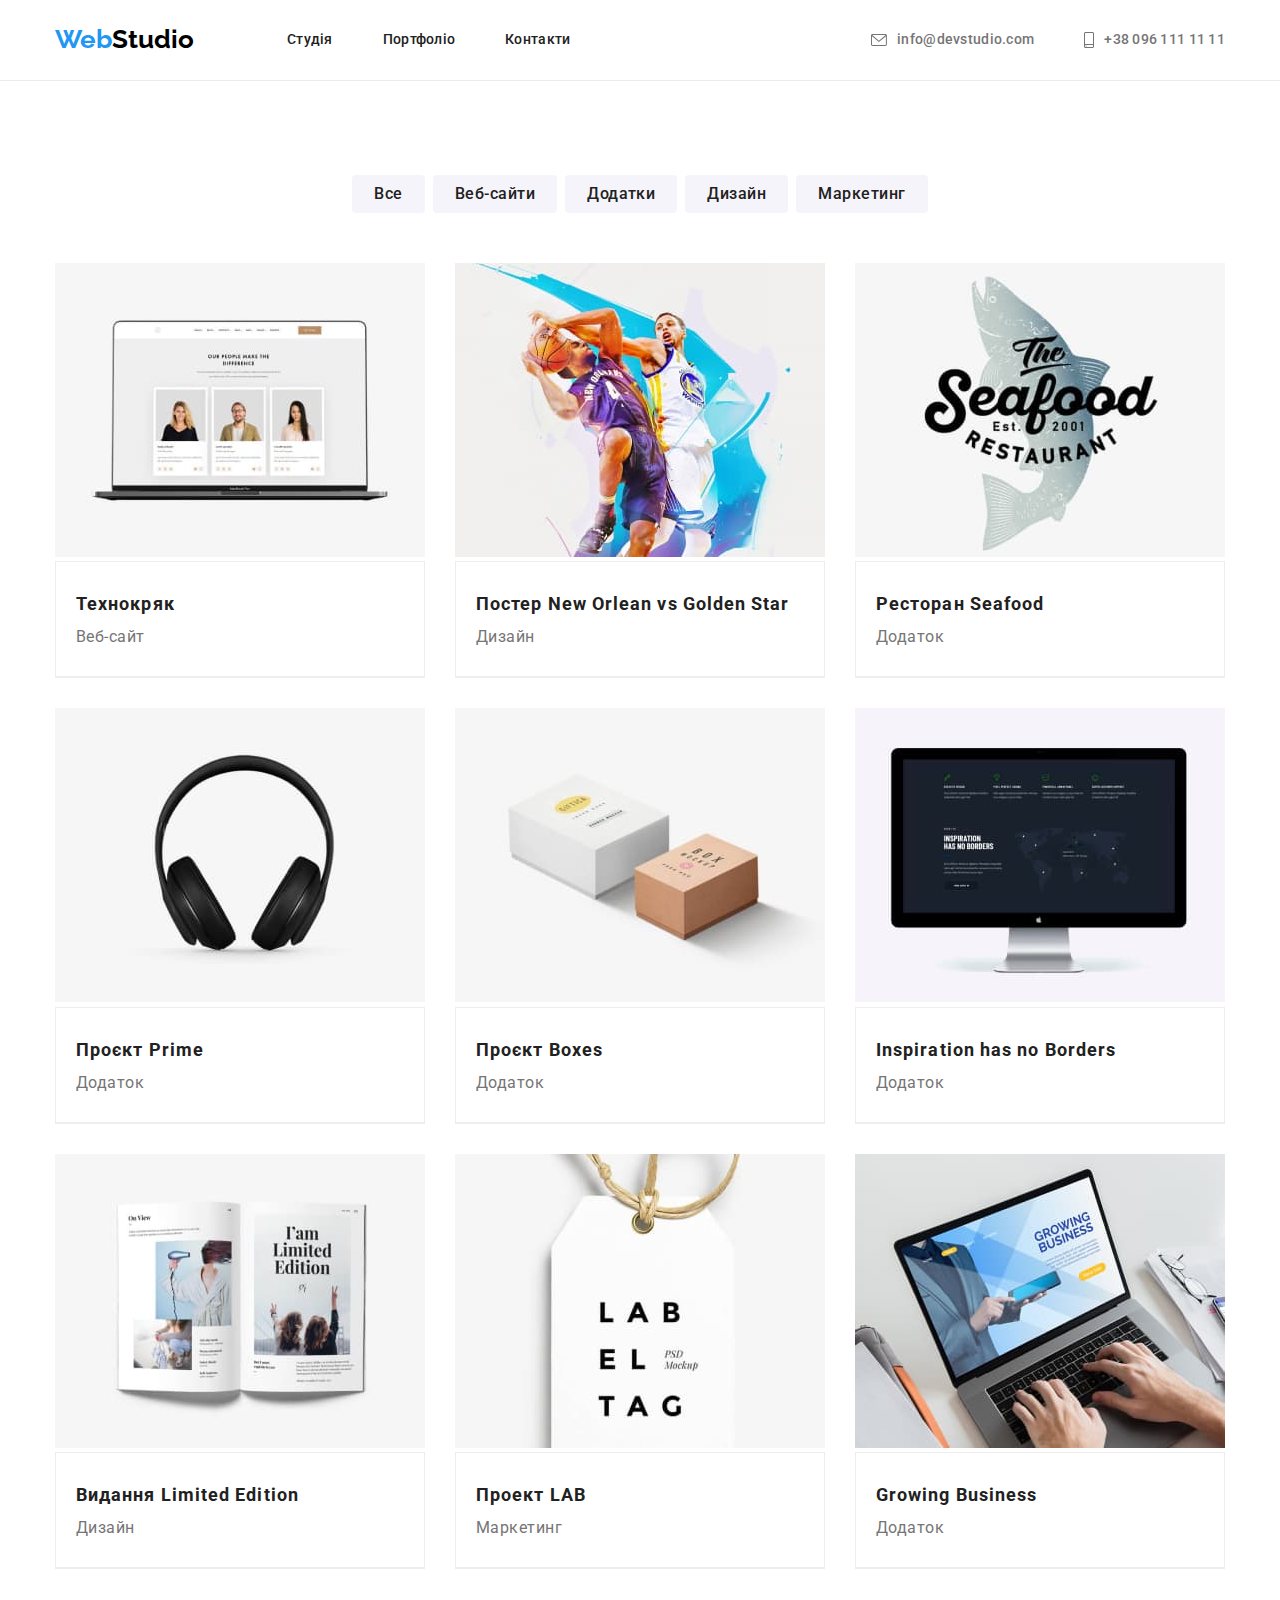
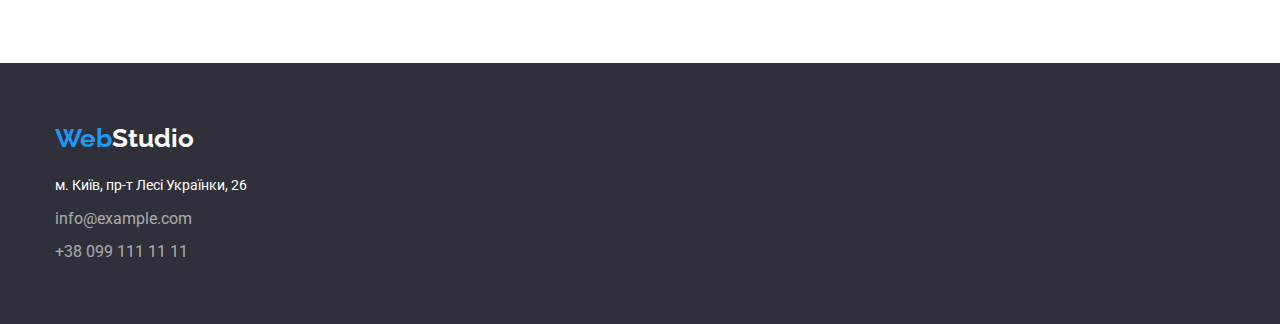
==== portfolio.html @ 051945f0 "Add files via upload" ====
<!DOCTYPE html>
<html lang="uk">
  <head>
    <meta charset="UTF-8" />
    <meta http-equiv="X-UA-Compatible" content="IE=edge" />
    <meta name="viewport" content="width=device-width, initial-scale=1.0" />
    <title>Document</title>
    <link
      rel="stylesheet"
      href="https://cdnjs.cloudflare.com/ajax/libs/modern-normalize/1.1.0/modern-normalize.min.css
      "
    />
    <link
      href="https://fonts.googleapis.com/css2?family=Raleway:wght@700&family=Roboto:wght@400;500;700;900&display=swap"
      rel="stylesheet"
    />
    <link rel="stylesheet" href="./css/styles.css" />
  </head>
  <body>
    <header class="head">
      <div class="container contacts-container">
        <nav class="navigation">
          <a href="./index.html" class="logo"
            ><span class="part-logo">Web</span>Studio</a
          >
          <ul class="links">
            <li>
              <a href="./studio.html" class="navigation-links">Студія</a>
            </li>
            <li>
              <a href="./portfolio.html" class="navigation-links">Портфоліо</a>
            </li>
            <li><a href="" class="navigation-links">Контакти</a></li>
          </ul>
        </nav>
        <ul class="links">
          <li>
            <a href="mailto:info@devstudio.com" class="adresses-links">
              <svg class="icon" width="16" height="12">
                <use href="./images/icons.svg#icon-envelope"></use>
              </svg>
              info@devstudio.com</a
            >
          </li>
          <li>
            <a href="tel:+380961111111" class="adresses-links">
              <svg class="icon" width="10" height="16">
                <use href="./images/icons.svg#icon-phone"></use>
              </svg>
              +38 096 111 11 11</a
            >
          </li>
        </ul>
      </div>
    </header>
    <main>
      <section class="buttons">
        <div class="container">
          <ul class="portfolio-links">
            <li><button type="button" class="button">Все</button></li>
            <li><button type="button" class="button">Веб-сайти</button></li>
            <li><button type="button" class="button">Додатки</button></li>
            <li><button type="button" class="button">Дизайн</button></li>
            <li><button type="button" class="button">Маркетинг</button></li>
          </ul>

          <ul class="works">
            <li class="projects">
              <img
                src="./images/portfolio/techno-crack.jpg"
                alt="techno-crack.jpg"
                width="370"
                height="294"
              />
              <div class="works-text">
                <h3 class="projects-title">Технокряк</h3>
                <p class="projects-text">Веб-сайт</p>
              </div>
            </li>
            <li class="projects">
              <img
                src="./images/portfolio/basketballists.jpg"
                alt="basketballists"
                width="370"
                height="294"
              />
              <div class="works-text">
                <h3 class="projects-title">Постер New Orlean vs Golden Star</h3>
                <p class="projects-text">Дизайн</p>
              </div>
            </li>
            <li class="projects">
              <img
                src="./images/portfolio/restraunt.jpg"
                alt="restraunt"
                width="370"
                height="294"
              />
              <div class="works-text">
                <h3 class="projects-title">Ресторан Seafood</h3>
                <p class="projects-text">Додаток</p>
              </div>
            </li>
            <li class="projects">
              <img
                src="./images/portfolio/headphones.jpg"
                alt="headphones"
                width="370"
                height="294"
              />
              <div class="works-text">
                <h3 class="projects-title">Проєкт Prime</h3>
                <p class="projects-text">Додаток</p>
              </div>
            </li>
            <li class="projects">
              <img
                src="images/portfolio/boxes.jpg"
                alt="boxes"
                width="370"
                height="294"
              />
              <div class="works-text">
                <h3 class="projects-title">Проєкт Boxes</h3>
                <p class="projects-text">Додаток</p>
              </div>
            </li>
            <li class="projects">
              <img
                src="./images/portfolio/monitor.jpg"
                alt="monitor"
                width="370"
                height="294"
              />
              <div class="works-text">
                <h3 class="projects-title">Inspiration has no Borders</h3>
                <p class="projects-text">Додаток</p>
              </div>
            </li>
            <li class="projects">
              <img
                src="./images/portfolio/journal.jpg"
                alt="journal"
                width="370"
                height="294"
              />
              <div class="works-text">
                <h3 class="projects-title">Видання Limited Edition</h3>
                <p class="projects-text">Дизайн</p>
              </div>
            </li>
            <li class="projects">
              <img
                src="./images/portfolio/label.jpg"
                alt="label"
                width="370"
                height="294"
              />
              <div class="works-text">
                <h3 class="projects-title">Проект LAB</h3>
                <p class="projects-text">Маркетинг</p>
              </div>
            </li>
            <li class="projects">
              <img
                src="./images/portfolio/laptop.jpg"
                alt="laptop"
                width="370"
                height="294"
              />
              <div class="works-text">
                <h3 class="projects-title">Growing Business</h3>
                <p class="projects-text">Додаток</p>
              </div>
            </li>
          </ul>
        </div>
      </section>
    </main>
    <footer class="footer">
      <div class="container">
        <a href="./index.html" class="footer-logo"
          ><span class="part-logo">Web</span
          ><span class="part-logo-two">Studio</span></a
        >
        <address>
          <span class="adress">м. Київ, пр-т Лесі Українки, 26</span>
          <ul class="bottom-links">
            <li>
              <a href="mailto:info@example.com" class="footer-links"
                >info@example.com</a
              >
            </li>
            <li>
              <a href="tel:+380991111111" class="footer-links"
                >+38 099 111 11 11</a
              >
            </li>
          </ul>
        </address>
      </div>
    </footer>
  </body>
</html>
---- css/styles.css ----
:root {
  --brand-color-one: #2196f3;
  --dark-background-color: #2f303a;
  --light-background-color: #ffffff;
  --main-text-color: #212121;
}

h1,
h2,
h3,
h4,
p {
  margin: 0%;
}

/* ГЛАВНАЯ */
/* main-style */
body {
  margin: 0%;
  font-family: Roboto, Raleway, sans-serif;
  color: var(--main-text-color);
}

.container {
  padding-left: 15px;
  padding-right: 15px;
  width: 1200px;
  margin: 0 auto;
}

/* Цвета верхней части страницы */
.head {
  margin: 0 auto;
  border-bottom: 1px solid #ececec;
  background-color: var(--light-background-color);
}

.contacts-container {
  display: flex;
  align-items: center;
}
/* logo */
.logo {
  margin-right: 93px;
  font-family: Raleway;
  font-weight: 700;
  font-size: 26px;
  line-height: 1.19;
  color: #000000;
  text-decoration: none;
}

/* part of logo */
.part-logo {
  color: var(--brand-color-one);
}

.part-logo-two {
  font-family: Raleway;
  font-weight: 700;
  font-size: 26px;
  line-height: 1.19;
  color: var(--light-background-color);
}

/* навигационные ссылки */
.navigation {
  display: flex;
  align-items: center;
  padding-top: 24px;
  padding-bottom: 25px;
}

.navigation > ul {
  margin-right: 331px;
}

.navigation > ul:last-child {
  margin-right: 0;
}

.links {
  display: flex;
  padding-left: 0;
  margin: 0%;
  margin-left: auto;
  list-style: none;
  align-items: center;
}

.links > li {
  margin-right: 50px;
}

.links > li:last-child {
  margin-right: 0;
}

.elements-links {
  display: block;
  align-items: center;
  color: #757575;
}
.navigation-links {
  font-weight: 500;
  font-size: 14px;
  line-height: 1.14;
  letter-spacing: 0.02em;
  text-decoration: none;
  color: var(--main-text-color);
}
/* ссылки с телефоном и почтой */
.adresses-links {
  font-weight: 500;
  font-size: 14px;
  line-height: 1.14;
  letter-spacing: 0.02em;
  color: #757575;
  text-decoration: none;
  display: flex;
  align-items: center;
}

/* Ссылки и адресы при наведении и нажатии*/
.links .navigation-links:hover,
.links .navigation-links:focus {
  color: var(--brand-color-one);
}

.adresses-links:hover,
.adresses-links:focus {
  color: var(--brand-color-one);
}

.links .adresses-links:active {
  color: var(--brand-color-one);
}

.icon {
  margin-right: 10px;
  fill: currentColor;
}

.adresses-links .icon:hover,
.adresses-links .icon:focus {
  fill: var(--brand-color-one);
}

/* Оформление секции "Герой" */
.hero {
  max-width: 1600px;
  min-height: 600px;
  padding-top: 200px;
  padding-bottom: 200px;
  text-align: center;
  background-image: linear-gradient(
      to right,
      rgba(47, 48, 58, 0.4),
      rgba(47, 48, 58, 0.4)
    ),
    url(/images/background-image.jpg);
  background-position: center;
  background-repeat: no-repeat;
  background-size: cover;
  background-color: var(--dark-background-color);
}

.hero > .container {
  padding-top: 0;
  padding-bottom: 0;
}

/* Текст заголовка */
.hero-title {
  margin-left: auto;
  margin-right: auto;
  width: 696px;
  font-style: normal;
  font-weight: 900;
  font-size: 44px;
  line-height: 1.36;
  letter-spacing: 0.06em;
  color: #ffffff;
}

/* Оформление кнопки героя */
.hero-button {
  margin-left: auto;
  margin-right: auto;
  margin-top: 30px;
  display: block;
  min-width: 200px;
  height: 50px;
  border-radius: 4px;
  cursor: pointer;
  font-family: 'Roboto';
  font-style: normal;
  font-weight: 700;
  font-size: 16px;
  line-height: 1.9;
  color: #ffffff;
  background-color: #2196f3;
}

/* Наши преимущества */
.benefits {
  padding-top: 94px;
}

.benefits-icon {
  margin-bottom: 30px;
}
.benefits-list {
  display: flex;
  margin: 0;
  justify-content: space-between;
  padding: 0;
  list-style: none;
}
.benefits-title {
  margin-bottom: 10px;
  font-style: normal;
  font-weight: 700;
  font-size: 14px;
  line-height: 1.14;
  letter-spacing: 0.03em;
  color: var(--main-text-color);
}

/* Описание преимуществ */
.benefits-paragraph {
  width: 270px;
  padding-left: 0;
  font-style: normal;
  font-size: 14px;
  line-height: 1.71;
  letter-spacing: 0.03em;
  color: #757575;
}
/* Чем мы занимаемся */
.do {
  padding-top: 94px;
  padding-bottom: 94px;
}

.do-title {
  text-align: center;
  font-style: normal;
  font-weight: 700;
  font-size: 36px;
  line-height: 1.17;
  letter-spacing: 0.03em;
  color: var(--main-text-color);
}

.do-list {
  margin-top: 50px;
  display: flex;
  justify-content: space-between;
  padding: 0;
  margin-bottom: 0;
  list-style: none;
}
.do-list > li:last-child {
  margin-right: 0;
}

.do > .container {
  padding-top: 0;
}
/* Наши сотрудники */

.team {
  padding-top: 94px;
  padding-bottom: 94px;
  background-color: #f5f4fa;
}
.team-title {
  text-align: center;
  font-style: normal;
  font-weight: 700;
  font-size: 36px;
  line-height: 1.17;
  letter-spacing: 0.03em;
  color: var(--main-text-color);
}

.team-list {
  display: flex;
  justify-content: space-between;
  list-style: none;
  margin-top: 50px;
  margin-bottom: 0;
  padding: 0;
  border-radius: 0px 0px 4px 4px;
}

.team-list > li {
  background-color: var(--light-background-color);
  border-radius: 0px 0px 4px 4px;
}

.team-list > li:last-child {
  margin-right: 0;
}

.team-worker {
  font-style: normal;
  font-weight: 500;
  font-size: 16px;
  line-height: 1.19;
  text-align: center;
  letter-spacing: 0.03em;
  color: var(--main-text-color);
}

.team-profession {
  padding-top: 10px;
  font-style: normal;
  font-size: 16px;
  line-height: 1.19;
  text-align: center;
  letter-spacing: 0.03em;
  color: #757575;
}
.empl {
  display: flex;
  flex-direction: column;
  align-items: center;
  padding-bottom: 30px;
}
.empl-name {
  padding-top: 30px;
  padding-bottom: 30px;
}

.works-text {
  border: 1px solid #eeeeee;
  padding: 24px 20px;
}

.empl .links {
  margin-left: 0;
}

li .fill {
  display: flex;
  align-items: center;
  justify-content: center;
  margin-right: 10px;
  width: 44px;
  height: 44px;
  border-radius: 50%;
  background-color: var(--light-background-color);
}

.fill .icon {
  fill: #757575;
  margin-right: 0;
  cursor: pointer;
}

.fill:hover,
.fill:focus,
.fill .icon:hover,
.fill .icon:focus {
  fill: var(--light-background-color);
  background-color: var(--brand-color-one);
}
/* Секция клиентов */
.clients {
  padding-bottom: 94px;
  padding-top: 94px;
}

.clients-title {
  text-align: center;
  font-style: 700;
  font-size: 36px;
  line-height: 1.17;
  margin-bottom: 50px;
}

.clients-list {
  min-width: 170;
  min-height: 92;
  border: 1px solid #afb1b8;
  border-radius: 4px;
  margin-right: 30px;
}
/* Адресы в футере */
.adress {
  color: #ffffff;
  font-style: normal;
  font-weight: 400;
  font-size: 14px;
  line-height: 1.71;
}

/* Оформление футера */
.footer {
  padding-top: 60px;
  padding-bottom: 60px;
  background-color: var(--dark-background-color);
}

.footer-logo {
  margin-bottom: 20px;
  display: inline-block;
  font-family: Raleway;
  font-weight: 700;
  font-size: 26px;
  line-height: 1.19;
  color: #000000;
  text-decoration: none;
}

.bottom-links {
  padding-left: 0;
  margin: 0%;
  list-style: none;
}

.bottom-links > li {
  margin-top: 9px;
}
/* Оформление цвета ссылок */
.footer-links {
  margin-top: 9px;
  font-style: normal;
  color: rgba(255, 255, 255, 0.6);
  text-decoration: none;
  line-height: 24px;
}

.footer-links:hover,
.footer-links:focus {
  color: #2196f3;
}

/* ПОРТФОЛИО */
/* Кнопки выбора типа портфолио */
.portfolio-links {
  padding-left: 0;
  margin-top: 0;
  margin-bottom: 0;
  display: flex;
  justify-content: center;
  list-style: none;
}

.portfolio-links > li {
  margin-right: 8px;
}

.portfolio-links > li:last-child {
  margin-right: 0;
}

.buttons {
  padding-top: 94px;
  padding-bottom: 94px;
}

.button {
  border-radius: 4px;
  border: 0;
  padding: 6px 22px;
  cursor: pointer;
  font-family: 'Roboto';
  background-color: #f5f4fa;
  font-style: normal;
  font-weight: 500;
  font-size: 16px;
  line-height: 1.62;
  text-align: center;
  letter-spacing: 0.03em;
  color: var(--main-text-color);
}

.button:hover,
.button:focus {
  color: #ffffff;
  background-color: #2196f3;
}

.works {
  display: flex;
  flex-wrap: wrap;
  justify-content: center;
  padding-left: 0;
  margin: 0%;
  margin-top: 50px;
  list-style: none;
}

.works > li {
  margin-right: 30px;
  margin-bottom: 30px;
}

.works > li:nth-child(3n) {
  margin-right: 0;
}

.works > li:nth-child(n + 7) {
  margin-bottom: 0;
}
.projects {
  border-bottom: 1px solid #eeeeee;
}

.projects:hover,
.projetts:focus {
  border-color: var(--brand-color-one);
}
.projects-title {
  font-style: normal;
  font-weight: 700;
  font-size: 18px;
  line-height: 2;
  letter-spacing: 0.06em;
  color: var(--main-text-color);
}

.projects-text {
  font-style: normal;
  font-size: 16px;
  line-height: 1.88;
  letter-spacing: 0.03em;
  color: #757575;
}

/*СТУДИЯ*/
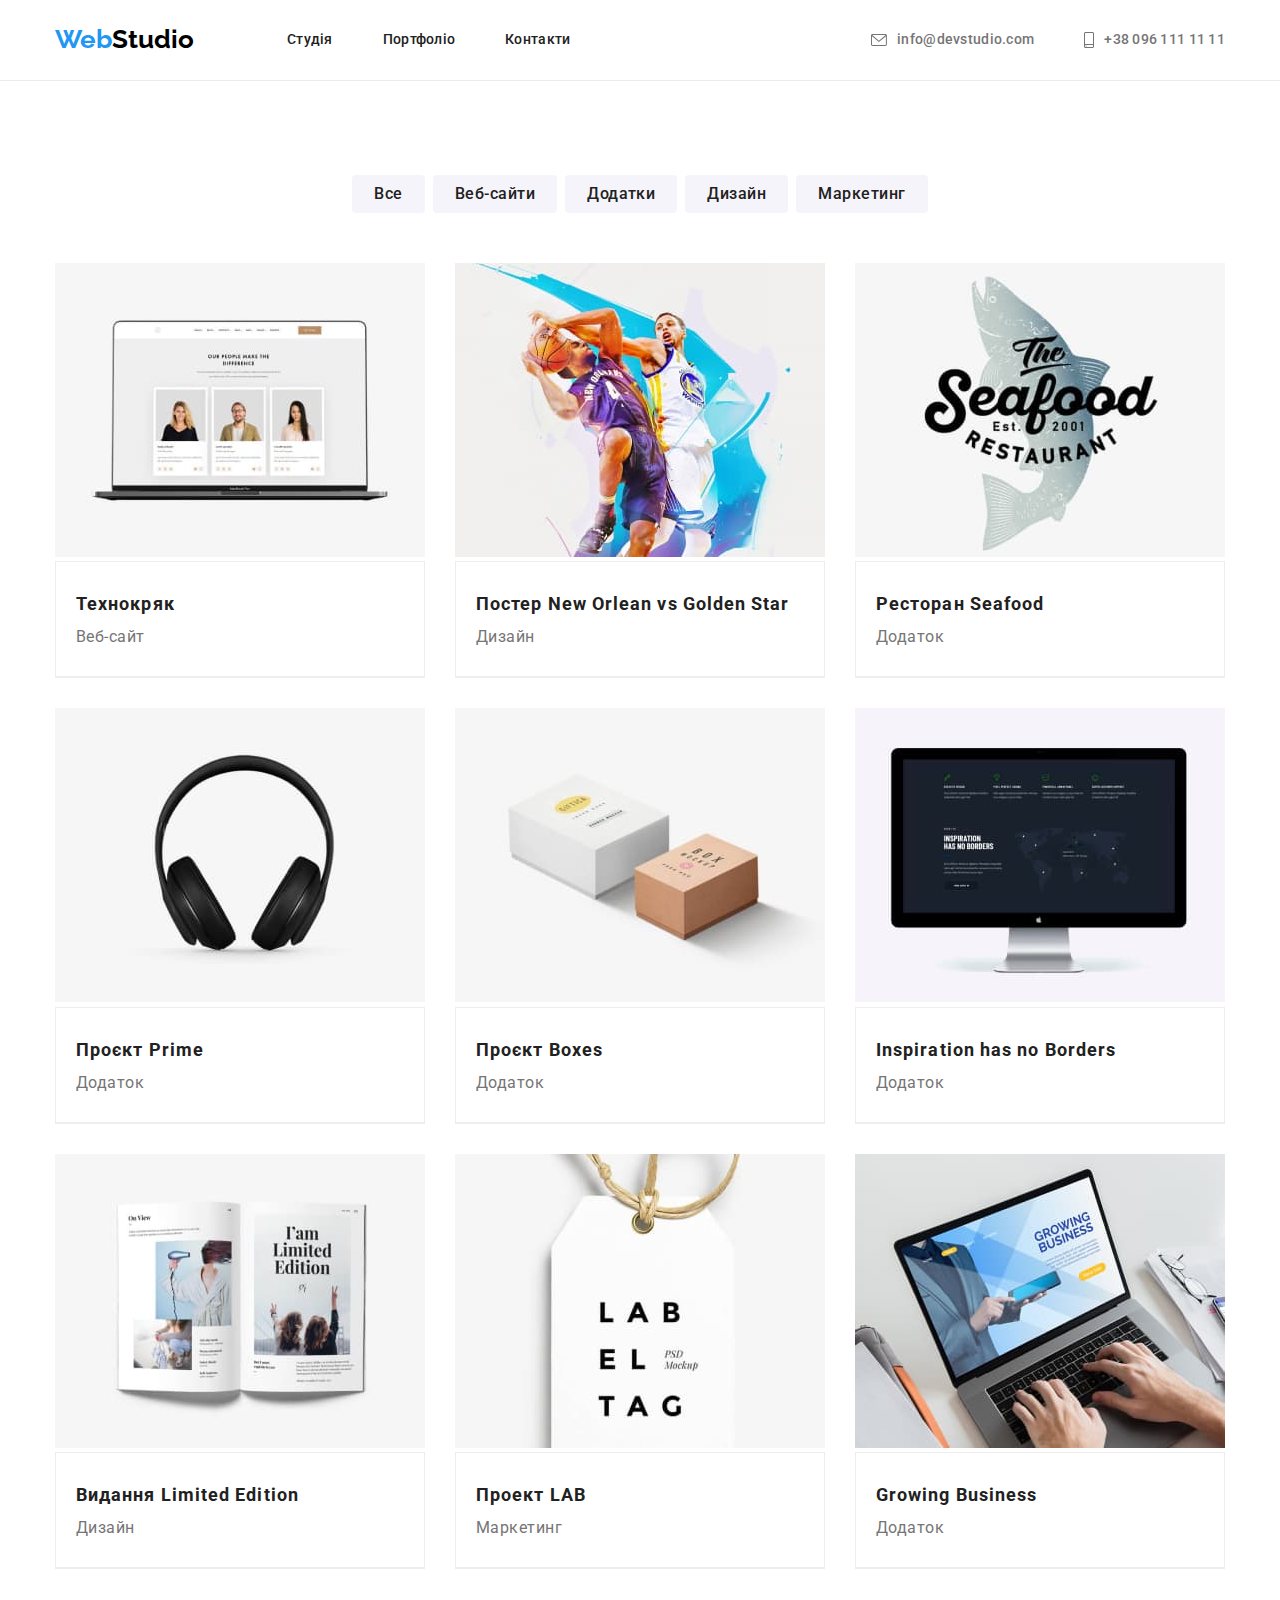
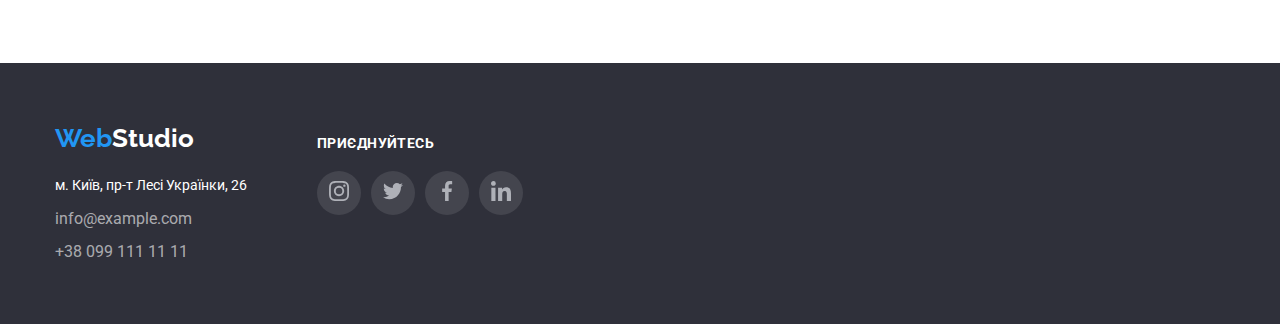
==== commit 778dd839: "Add files via upload" ====
--- a/portfolio.html
+++ b/portfolio.html
@@ -45,7 +45,7 @@
           <li>
             <a href="tel:+380961111111" class="adresses-links">
               <svg class="icon" width="10" height="16">
-                <use href="./images/icons.svg#icon-phone"></use>
+                <use href="./images/icons.svg#icon-smartphone"></use>
               </svg>
               +38 096 111 11 11</a
             >
@@ -179,25 +179,60 @@
     </main>
     <footer class="footer">
       <div class="container">
-        <a href="./index.html" class="footer-logo"
-          ><span class="part-logo">Web</span
-          ><span class="part-logo-two">Studio</span></a
-        >
-        <address>
-          <span class="adress">м. Київ, пр-т Лесі Українки, 26</span>
-          <ul class="bottom-links">
-            <li>
-              <a href="mailto:info@example.com" class="footer-links"
-                >info@example.com</a
-              >
-            </li>
-            <li>
-              <a href="tel:+380991111111" class="footer-links"
-                >+38 099 111 11 11</a
-              >
-            </li>
-          </ul>
-        </address>
+        <div>
+          <a href="./index.html" class="footer-logo"
+            ><span class="part-logo">Web</span
+            ><span class="part-logo-two">Studio</span></a
+          >
+          <address>
+            <span class="adress">м. Київ, пр-т Лесі Українки, 26</span>
+            <ul class="bottom-links">
+              <li>
+                <a href="mailto:info@example.com" class="footer-links"
+                  >info@example.com</a
+                >
+              </li>
+              <li>
+                <a href="tel:+380991111111" class="footer-links"
+                  >+38 099 111 11 11</a
+                >
+              </li>
+            </ul>
+          </address>
+        </div>
+        <div class="footer-adds">
+          <h3 class="footer-title">ПРИЄДНУЙТЕСЬ</h3>
+          <ul class="links">
+            <li class="fill">
+              <a href="" class="fill-iink">
+                <svg class="icon" width="20" height="20">
+                  <use href="./images/icons.svg#icon-instagram"></use>
+                </svg>
+              </a>
+            </li>
+            <li class="fill">
+              <a href="" class="fill-iink">
+                <svg class="icon" width="20" height="20">
+                  <use href="./images/icons.svg#icon-twitter"></use>
+                </svg>
+              </a>
+            </li>
+            <li class="fill">
+              <a href="" class="fill-iink">
+                <svg class="icon" width="20" height="20">
+                  <use href="./images/icons.svg#icon-facebook"></use>
+                </svg>
+              </a>
+            </li>
+            <li class="fill">
+              <a href="" class="fill-iink">
+                <svg class="icon" width="20" height="20">
+                  <use href="./images/icons.svg#icon-linkedin"></use>
+                </svg>
+              </a>
+            </li>
+          </ul>
+        </div>
       </div>
     </footer>
   </body>
--- a/css/styles.css
+++ b/css/styles.css
@@ -1,534 +1,647 @@
-:root {
-  --brand-color-one: #2196f3;
-  --dark-background-color: #2f303a;
-  --light-background-color: #ffffff;
-  --main-text-color: #212121;
-}
-
-h1,
-h2,
-h3,
-h4,
-p {
-  margin: 0%;
-}
-
-/* ГЛАВНАЯ */
-/* main-style */
-body {
-  margin: 0%;
-  font-family: Roboto, Raleway, sans-serif;
-  color: var(--main-text-color);
-}
-
-.container {
-  padding-left: 15px;
-  padding-right: 15px;
-  width: 1200px;
-  margin: 0 auto;
-}
-
-/* Цвета верхней части страницы */
-.head {
-  margin: 0 auto;
-  border-bottom: 1px solid #ececec;
-  background-color: var(--light-background-color);
-}
-
-.contacts-container {
-  display: flex;
-  align-items: center;
-}
-/* logo */
-.logo {
-  margin-right: 93px;
-  font-family: Raleway;
-  font-weight: 700;
-  font-size: 26px;
-  line-height: 1.19;
-  color: #000000;
-  text-decoration: none;
-}
-
-/* part of logo */
-.part-logo {
-  color: var(--brand-color-one);
-}
-
-.part-logo-two {
-  font-family: Raleway;
-  font-weight: 700;
-  font-size: 26px;
-  line-height: 1.19;
-  color: var(--light-background-color);
-}
-
-/* навигационные ссылки */
-.navigation {
-  display: flex;
-  align-items: center;
-  padding-top: 24px;
-  padding-bottom: 25px;
-}
-
-.navigation > ul {
-  margin-right: 331px;
-}
-
-.navigation > ul:last-child {
-  margin-right: 0;
-}
-
-.links {
-  display: flex;
-  padding-left: 0;
-  margin: 0%;
-  margin-left: auto;
-  list-style: none;
-  align-items: center;
-}
-
-.links > li {
-  margin-right: 50px;
-}
-
-.links > li:last-child {
-  margin-right: 0;
-}
-
-.elements-links {
-  display: block;
-  align-items: center;
-  color: #757575;
-}
-.navigation-links {
-  font-weight: 500;
-  font-size: 14px;
-  line-height: 1.14;
-  letter-spacing: 0.02em;
-  text-decoration: none;
-  color: var(--main-text-color);
-}
-/* ссылки с телефоном и почтой */
-.adresses-links {
-  font-weight: 500;
-  font-size: 14px;
-  line-height: 1.14;
-  letter-spacing: 0.02em;
-  color: #757575;
-  text-decoration: none;
-  display: flex;
-  align-items: center;
-}
-
-/* Ссылки и адресы при наведении и нажатии*/
-.links .navigation-links:hover,
-.links .navigation-links:focus {
-  color: var(--brand-color-one);
-}
-
-.adresses-links:hover,
-.adresses-links:focus {
-  color: var(--brand-color-one);
-}
-
-.links .adresses-links:active {
-  color: var(--brand-color-one);
-}
-
-.icon {
-  margin-right: 10px;
-  fill: currentColor;
-}
-
-.adresses-links .icon:hover,
-.adresses-links .icon:focus {
-  fill: var(--brand-color-one);
-}
-
-/* Оформление секции "Герой" */
-.hero {
-  max-width: 1600px;
-  min-height: 600px;
-  padding-top: 200px;
-  padding-bottom: 200px;
-  text-align: center;
-  background-image: linear-gradient(
-      to right,
-      rgba(47, 48, 58, 0.4),
-      rgba(47, 48, 58, 0.4)
-    ),
-    url(/images/background-image.jpg);
-  background-position: center;
-  background-repeat: no-repeat;
-  background-size: cover;
-  background-color: var(--dark-background-color);
-}
-
-.hero > .container {
-  padding-top: 0;
-  padding-bottom: 0;
-}
-
-/* Текст заголовка */
-.hero-title {
-  margin-left: auto;
-  margin-right: auto;
-  width: 696px;
-  font-style: normal;
-  font-weight: 900;
-  font-size: 44px;
-  line-height: 1.36;
-  letter-spacing: 0.06em;
-  color: #ffffff;
-}
-
-/* Оформление кнопки героя */
-.hero-button {
-  margin-left: auto;
-  margin-right: auto;
-  margin-top: 30px;
-  display: block;
-  min-width: 200px;
-  height: 50px;
-  border-radius: 4px;
-  cursor: pointer;
-  font-family: 'Roboto';
-  font-style: normal;
-  font-weight: 700;
-  font-size: 16px;
-  line-height: 1.9;
-  color: #ffffff;
-  background-color: #2196f3;
-}
-
-/* Наши преимущества */
-.benefits {
-  padding-top: 94px;
-}
-
-.benefits-icon {
-  margin-bottom: 30px;
-}
-.benefits-list {
-  display: flex;
-  margin: 0;
-  justify-content: space-between;
-  padding: 0;
-  list-style: none;
-}
-.benefits-title {
-  margin-bottom: 10px;
-  font-style: normal;
-  font-weight: 700;
-  font-size: 14px;
-  line-height: 1.14;
-  letter-spacing: 0.03em;
-  color: var(--main-text-color);
-}
-
-/* Описание преимуществ */
-.benefits-paragraph {
-  width: 270px;
-  padding-left: 0;
-  font-style: normal;
-  font-size: 14px;
-  line-height: 1.71;
-  letter-spacing: 0.03em;
-  color: #757575;
-}
-/* Чем мы занимаемся */
-.do {
-  padding-top: 94px;
-  padding-bottom: 94px;
-}
-
-.do-title {
-  text-align: center;
-  font-style: normal;
-  font-weight: 700;
-  font-size: 36px;
-  line-height: 1.17;
-  letter-spacing: 0.03em;
-  color: var(--main-text-color);
-}
-
-.do-list {
-  margin-top: 50px;
-  display: flex;
-  justify-content: space-between;
-  padding: 0;
-  margin-bottom: 0;
-  list-style: none;
-}
-.do-list > li:last-child {
-  margin-right: 0;
-}
-
-.do > .container {
-  padding-top: 0;
-}
-/* Наши сотрудники */
-
-.team {
-  padding-top: 94px;
-  padding-bottom: 94px;
-  background-color: #f5f4fa;
-}
-.team-title {
-  text-align: center;
-  font-style: normal;
-  font-weight: 700;
-  font-size: 36px;
-  line-height: 1.17;
-  letter-spacing: 0.03em;
-  color: var(--main-text-color);
-}
-
-.team-list {
-  display: flex;
-  justify-content: space-between;
-  list-style: none;
-  margin-top: 50px;
-  margin-bottom: 0;
-  padding: 0;
-  border-radius: 0px 0px 4px 4px;
-}
-
-.team-list > li {
-  background-color: var(--light-background-color);
-  border-radius: 0px 0px 4px 4px;
-}
-
-.team-list > li:last-child {
-  margin-right: 0;
-}
-
-.team-worker {
-  font-style: normal;
-  font-weight: 500;
-  font-size: 16px;
-  line-height: 1.19;
-  text-align: center;
-  letter-spacing: 0.03em;
-  color: var(--main-text-color);
-}
-
-.team-profession {
-  padding-top: 10px;
-  font-style: normal;
-  font-size: 16px;
-  line-height: 1.19;
-  text-align: center;
-  letter-spacing: 0.03em;
-  color: #757575;
-}
-.empl {
-  display: flex;
-  flex-direction: column;
-  align-items: center;
-  padding-bottom: 30px;
-}
-.empl-name {
-  padding-top: 30px;
-  padding-bottom: 30px;
-}
-
-.works-text {
-  border: 1px solid #eeeeee;
-  padding: 24px 20px;
-}
-
-.empl .links {
-  margin-left: 0;
-}
-
-li .fill {
-  display: flex;
-  align-items: center;
-  justify-content: center;
-  margin-right: 10px;
-  width: 44px;
-  height: 44px;
-  border-radius: 50%;
-  background-color: var(--light-background-color);
-}
-
-.fill .icon {
-  fill: #757575;
-  margin-right: 0;
-  cursor: pointer;
-}
-
-.fill:hover,
-.fill:focus,
-.fill .icon:hover,
-.fill .icon:focus {
-  fill: var(--light-background-color);
-  background-color: var(--brand-color-one);
-}
-/* Секция клиентов */
-.clients {
-  padding-bottom: 94px;
-  padding-top: 94px;
-}
-
-.clients-title {
-  text-align: center;
-  font-style: 700;
-  font-size: 36px;
-  line-height: 1.17;
-  margin-bottom: 50px;
-}
-
-.clients-list {
-  min-width: 170;
-  min-height: 92;
-  border: 1px solid #afb1b8;
-  border-radius: 4px;
-  margin-right: 30px;
-}
-/* Адресы в футере */
-.adress {
-  color: #ffffff;
-  font-style: normal;
-  font-weight: 400;
-  font-size: 14px;
-  line-height: 1.71;
-}
-
-/* Оформление футера */
-.footer {
-  padding-top: 60px;
-  padding-bottom: 60px;
-  background-color: var(--dark-background-color);
-}
-
-.footer-logo {
-  margin-bottom: 20px;
-  display: inline-block;
-  font-family: Raleway;
-  font-weight: 700;
-  font-size: 26px;
-  line-height: 1.19;
-  color: #000000;
-  text-decoration: none;
-}
-
-.bottom-links {
-  padding-left: 0;
-  margin: 0%;
-  list-style: none;
-}
-
-.bottom-links > li {
-  margin-top: 9px;
-}
-/* Оформление цвета ссылок */
-.footer-links {
-  margin-top: 9px;
-  font-style: normal;
-  color: rgba(255, 255, 255, 0.6);
-  text-decoration: none;
-  line-height: 24px;
-}
-
-.footer-links:hover,
-.footer-links:focus {
-  color: #2196f3;
-}
-
-/* ПОРТФОЛИО */
-/* Кнопки выбора типа портфолио */
-.portfolio-links {
-  padding-left: 0;
-  margin-top: 0;
-  margin-bottom: 0;
-  display: flex;
-  justify-content: center;
-  list-style: none;
-}
-
-.portfolio-links > li {
-  margin-right: 8px;
-}
-
-.portfolio-links > li:last-child {
-  margin-right: 0;
-}
-
-.buttons {
-  padding-top: 94px;
-  padding-bottom: 94px;
-}
-
-.button {
-  border-radius: 4px;
-  border: 0;
-  padding: 6px 22px;
-  cursor: pointer;
-  font-family: 'Roboto';
-  background-color: #f5f4fa;
-  font-style: normal;
-  font-weight: 500;
-  font-size: 16px;
-  line-height: 1.62;
-  text-align: center;
-  letter-spacing: 0.03em;
-  color: var(--main-text-color);
-}
-
-.button:hover,
-.button:focus {
-  color: #ffffff;
-  background-color: #2196f3;
-}
-
-.works {
-  display: flex;
-  flex-wrap: wrap;
-  justify-content: center;
-  padding-left: 0;
-  margin: 0%;
-  margin-top: 50px;
-  list-style: none;
-}
-
-.works > li {
-  margin-right: 30px;
-  margin-bottom: 30px;
-}
-
-.works > li:nth-child(3n) {
-  margin-right: 0;
-}
-
-.works > li:nth-child(n + 7) {
-  margin-bottom: 0;
-}
-.projects {
-  border-bottom: 1px solid #eeeeee;
-}
-
-.projects:hover,
-.projetts:focus {
-  border-color: var(--brand-color-one);
-}
-.projects-title {
-  font-style: normal;
-  font-weight: 700;
-  font-size: 18px;
-  line-height: 2;
-  letter-spacing: 0.06em;
-  color: var(--main-text-color);
-}
-
-.projects-text {
-  font-style: normal;
-  font-size: 16px;
-  line-height: 1.88;
-  letter-spacing: 0.03em;
-  color: #757575;
-}
-
-/*СТУДИЯ*/
+:root {
+  --brand-color-one: #2196f3;
+  --dark-background-color: #2f303a;
+  --light-background-color: #ffffff;
+  --main-text-color: #212121;
+}
+
+h1,
+h2,
+h3,
+h4,
+p {
+  margin: 0%;
+}
+
+/* ГЛАВНАЯ */
+/* main-style */
+body {
+  margin: 0%;
+  font-family: Roboto, Raleway, sans-serif;
+  color: var(--main-text-color);
+}
+
+.container {
+  padding-left: 15px;
+  padding-right: 15px;
+  width: 1200px;
+  margin: 0 auto;
+}
+
+/* Цвета верхней части страницы */
+.head {
+  margin: 0 auto;
+  border-bottom: 1px solid #ececec;
+  background-color: var(--light-background-color);
+}
+
+.contacts-container {
+  display: flex;
+  align-items: center;
+}
+/* logo */
+.logo {
+  margin-right: 93px;
+  font-family: Raleway;
+  font-weight: 700;
+  font-size: 26px;
+  line-height: 1.19;
+  color: #000000;
+  text-decoration: none;
+}
+
+/* part of logo */
+.part-logo {
+  color: var(--brand-color-one);
+}
+
+.part-logo-two {
+  font-family: Raleway;
+  font-weight: 700;
+  font-size: 26px;
+  line-height: 1.19;
+  color: var(--light-background-color);
+}
+
+/* навигационные ссылки */
+.navigation {
+  display: flex;
+  align-items: center;
+  padding-top: 24px;
+  padding-bottom: 25px;
+}
+
+.navigation > ul {
+  margin-right: 331px;
+}
+
+.navigation > ul:last-child {
+  margin-right: 0;
+}
+
+.links {
+  display: flex;
+  padding-left: 0;
+  margin: 0%;
+  margin-left: auto;
+  list-style: none;
+  align-items: center;
+}
+
+.links > li {
+  margin-right: 50px;
+}
+
+.links > li:last-child {
+  margin-right: 0;
+}
+
+.elements-links {
+  display: block;
+  align-items: center;
+  color: #757575;
+}
+.navigation-links {
+  font-weight: 500;
+  font-size: 14px;
+  line-height: 1.14;
+  letter-spacing: 0.02em;
+  text-decoration: none;
+  color: var(--main-text-color);
+}
+/* ссылки с телефоном и почтой */
+.adresses-links {
+  font-weight: 500;
+  font-size: 14px;
+  line-height: 1.14;
+  letter-spacing: 0.02em;
+  color: #757575;
+  text-decoration: none;
+  display: flex;
+  align-items: center;
+}
+
+/* Ссылки и адресы при наведении и нажатии*/
+.links .navigation-links:hover,
+.links .navigation-links:focus {
+  color: var(--brand-color-one);
+}
+
+.adresses-links:hover,
+.adresses-links:focus {
+  color: var(--brand-color-one);
+}
+
+.links .adresses-links:active {
+  color: var(--brand-color-one);
+}
+
+.icon {
+  margin-right: 10px;
+  fill: currentColor;
+}
+
+.adresses-links .icon:hover,
+.adresses-links .icon:focus {
+  fill: var(--brand-color-one);
+}
+
+/* Оформление секции "Герой" */
+.hero {
+  max-width: 1600px;
+  min-height: 600px;
+  padding-top: 200px;
+  padding-bottom: 200px;
+  text-align: center;
+  background-image: linear-gradient(
+      to right,
+      rgba(47, 48, 58, 0.4),
+      rgba(47, 48, 58, 0.4)
+    ),
+    url(../images/background-image.jpg);
+  background-position: center;
+  background-repeat: no-repeat;
+  background-size: cover;
+  background-color: var(--dark-background-color);
+}
+
+.hero > .container {
+  padding-top: 0;
+  padding-bottom: 0;
+}
+
+/* Текст заголовка */
+.hero-title {
+  margin-left: auto;
+  margin-right: auto;
+  width: 696px;
+  font-style: normal;
+  font-weight: 900;
+  font-size: 44px;
+  line-height: 1.36;
+  letter-spacing: 0.06em;
+  color: #ffffff;
+}
+
+/* Оформление кнопки героя */
+.hero-button {
+  margin-left: auto;
+  margin-right: auto;
+  margin-top: 30px;
+  display: block;
+  min-width: 200px;
+  height: 50px;
+  border-radius: 4px;
+  cursor: pointer;
+  font-family: 'Roboto';
+  font-style: normal;
+  font-weight: 700;
+  font-size: 16px;
+  line-height: 1.9;
+  color: #ffffff;
+  background-color: #2196f3;
+}
+
+/* Наши преимущества */
+.benefits {
+  padding-top: 94px;
+}
+
+.benefits-icon {
+  display: flex;
+  justify-content: center;
+  align-items: center;
+  margin-bottom: 30px;
+  width: 270px;
+  height: 120px;
+  fill: #212121;
+  background: #f5f4fa;
+  border-radius: 4px;
+}
+.benefits-list {
+  display: flex;
+  margin: 0;
+  justify-content: space-between;
+  padding: 0;
+  list-style: none;
+}
+.benefits-title {
+  margin-bottom: 10px;
+  font-style: normal;
+  font-weight: 700;
+  font-size: 14px;
+  line-height: 1.14;
+  letter-spacing: 0.03em;
+  color: var(--main-text-color);
+}
+
+/* Описание преимуществ */
+.benefits-paragraph {
+  width: 270px;
+  padding-left: 0;
+  font-style: normal;
+  font-size: 14px;
+  line-height: 1.71;
+  letter-spacing: 0.03em;
+  color: #757575;
+}
+/* Чем мы занимаемся */
+.do {
+  padding-top: 94px;
+  padding-bottom: 94px;
+}
+
+.do-title {
+  text-align: center;
+  font-style: normal;
+  font-weight: 700;
+  font-size: 36px;
+  line-height: 1.17;
+  letter-spacing: 0.03em;
+  color: var(--main-text-color);
+}
+
+.do-list {
+  margin-top: 50px;
+  display: flex;
+  justify-content: space-between;
+  padding: 0;
+  margin-bottom: 0;
+  list-style: none;
+}
+.do-list > li:last-child {
+  margin-right: 0;
+}
+
+.do > .container {
+  padding-top: 0;
+}
+/* Наши сотрудники */
+
+.team {
+  padding-top: 94px;
+  padding-bottom: 94px;
+  background-color: #f5f4fa;
+}
+.team-title {
+  text-align: center;
+  font-style: normal;
+  font-weight: 700;
+  font-size: 36px;
+  line-height: 1.17;
+  letter-spacing: 0.03em;
+  color: var(--main-text-color);
+}
+
+.team-list {
+  display: flex;
+  justify-content: space-between;
+  list-style: none;
+  margin-top: 50px;
+  margin-bottom: 0;
+  padding: 0;
+  border-radius: 0px 0px 4px 4px;
+}
+
+.team-list > li {
+  background-color: var(--light-background-color);
+  border-radius: 0px 0px 4px 4px;
+}
+
+.team-list > li:last-child {
+  margin-right: 0;
+}
+
+.team-worker {
+  font-style: normal;
+  font-weight: 500;
+  font-size: 16px;
+  line-height: 1.19;
+  text-align: center;
+  letter-spacing: 0.03em;
+  color: var(--main-text-color);
+}
+
+.team-profession {
+  padding-top: 10px;
+  font-style: normal;
+  font-size: 16px;
+  line-height: 1.19;
+  text-align: center;
+  letter-spacing: 0.03em;
+  color: #757575;
+}
+.empl {
+  display: flex;
+  flex-direction: column;
+  align-items: center;
+  padding-bottom: 30px;
+  box-shadow: 0px 1px 3px rgba(0, 0, 0, 0.12), 0px 1px 1px rgba(0, 0, 0, 0.14),
+    0px 2px 1px rgba(0, 0, 0, 0.2);
+  border-radius: 0px 0px 4px 4px;
+}
+.empl-name {
+  padding-top: 30px;
+  padding-bottom: 30px;
+}
+
+.works-text {
+  border: 1px solid #eeeeee;
+  padding: 24px 20px;
+}
+
+.empl .links {
+  margin-left: 0;
+}
+
+li .fill {
+  display: flex;
+  align-items: center;
+  justify-content: center;
+  margin-right: 10px;
+  width: 44px;
+  height: 44px;
+  border-radius: 50%;
+  background-color: var(--light-background-color);
+}
+
+.fill .icon {
+  fill: #afb1b8;
+  margin-right: 0;
+  cursor: pointer;
+}
+
+.fill-link {
+  display: flex;
+  align-items: center;
+  justify-content: center;
+  margin-right: 0px;
+  width: 100%;
+  height: 100%;
+  border-radius: 50%;
+  background-color: var(--light-background-color);
+  fill: #afb1b8;
+}
+
+.fill-link:hover,
+.fill-link:focus,
+.fill .icon:hover,
+.fill .icon:focus {
+  fill: var(--light-background-color);
+  background-color: var(--brand-color-one);
+}
+/* Секция клиентов */
+.clients {
+  padding-bottom: 94px;
+  padding-top: 94px;
+}
+
+.clients-title {
+  text-align: center;
+  font-style: 700;
+  font-size: 36px;
+  line-height: 1.17;
+  margin-bottom: 50px;
+}
+
+.clients-list {
+  width: 170px;
+  height: 92px;
+  border: 1px solid #afb1b8;
+  border-radius: 4px;
+  margin-right: 30px;
+}
+
+.clients-link {
+  width: 100%;
+  height: 100%;
+  display: flex;
+  justify-content: center;
+  align-items: center;
+  color: #afb1b8;
+}
+
+.clients-link > .icon {
+  fill: currentColor;
+}
+
+.clients-link:hover,
+.clients-list:focus {
+  color: var(--brand-color-one);
+  border: 1px solid var(--brand-color-one);
+}
+.links .clients-list:hover,
+.links .clients-list:focus {
+  fill: var(--brand-color-one);
+}
+/* Адресы в футере */
+.adress {
+  color: #ffffff;
+  font-style: normal;
+  font-weight: 400;
+  font-size: 14px;
+  line-height: 1.71;
+}
+
+/* Оформление футера */
+.footer {
+  padding-top: 60px;
+  padding-bottom: 60px;
+  background-color: var(--dark-background-color);
+}
+
+.footer-logo {
+  margin-bottom: 20px;
+  display: inline-block;
+  font-family: Raleway;
+  font-weight: 700;
+  font-size: 26px;
+  line-height: 1.19;
+  color: #000000;
+  text-decoration: none;
+}
+
+.bottom-links {
+  padding-left: 0;
+  margin: 0%;
+  list-style: none;
+}
+
+.bottom-links > li {
+  margin-top: 9px;
+}
+/* Оформление цвета ссылок */
+.footer-links {
+  margin-top: 9px;
+  font-style: normal;
+  color: rgba(255, 255, 255, 0.6);
+  text-decoration: none;
+  line-height: 24px;
+}
+
+.footer-links:hover,
+.footer-links:focus {
+  color: #2196f3;
+}
+
+.footer-title {
+  font-style: normal;
+  font-weight: 700;
+  font-size: 14px;
+  line-height: 16px;
+  letter-spacing: 0.03em;
+  text-transform: uppercase;
+  color: #ffffff;
+}
+
+footer .container {
+  display: flex;
+}
+.footer-adds {
+  margin-left: 70px;
+  padding-top: 12px;
+}
+
+.footer-adds .links {
+  margin-top: 20px;
+}
+
+.footer-adds .fill {
+  margin-right: 10px;
+}
+
+.footer-adds .fill:last-child {
+  margin-right: 0;
+}
+
+.footer-adds .fill {
+  display: flex;
+  align-items: center;
+  justify-content: center;
+  margin-right: 10px;
+  width: 44px;
+  height: 44px;
+  border-radius: 50%;
+  background-color: rgba(255, 255, 255, 0.1);
+}
+
+.footer-adds .fill-link {
+  display: flex;
+  align-items: center;
+  justify-content: center;
+  margin-right: 0px;
+  width: 100%;
+  height: 100%;
+  border-radius: 50%;
+  background-color: rgba(255, 255, 255, 0.1);
+  cursor: pointer;
+  fill: #afb1b8;
+}
+
+.footer-adds .fill-link .icon {
+  fill: #afb1b8;
+  margin-right: 0;
+}
+
+/* .footer-adds .fill-link:hover,
+.footer-adds .fill-link:focus, */
+.footer-adds .fill:hover,
+.footer-adds .fill:focus {
+  fill: var(--light-background-color);
+  background-color: var(--brand-color-one);
+}
+
+/* ПОРТФОЛИО */
+/* Кнопки выбора типа портфолио */
+.portfolio-links {
+  padding-left: 0;
+  margin-top: 0;
+  margin-bottom: 0;
+  display: flex;
+  justify-content: center;
+  list-style: none;
+}
+
+.portfolio-links > li {
+  margin-right: 8px;
+}
+
+.portfolio-links > li:last-child {
+  margin-right: 0;
+}
+
+.buttons {
+  padding-top: 94px;
+  padding-bottom: 94px;
+}
+
+.button {
+  border-radius: 4px;
+  border: 0;
+  padding: 6px 22px;
+  cursor: pointer;
+  font-family: 'Roboto';
+  background-color: #f5f4fa;
+  font-style: normal;
+  font-weight: 500;
+  font-size: 16px;
+  line-height: 1.62;
+  text-align: center;
+  letter-spacing: 0.03em;
+  color: var(--main-text-color);
+}
+
+.button:hover,
+.button:focus {
+  color: #ffffff;
+  background-color: #2196f3;
+}
+
+.works {
+  display: flex;
+  flex-wrap: wrap;
+  justify-content: center;
+  padding-left: 0;
+  margin: 0%;
+  margin-top: 50px;
+  list-style: none;
+}
+
+.works > li {
+  margin-right: 30px;
+  margin-bottom: 30px;
+}
+
+.works > li:nth-child(3n) {
+  margin-right: 0;
+}
+
+.works > li:nth-child(n + 7) {
+  margin-bottom: 0;
+}
+.projects {
+  border-bottom: 1px solid #eeeeee;
+}
+
+.projects:hover,
+.projetts:focus {
+  border-color: var(--brand-color-one);
+}
+.projects-title {
+  font-style: normal;
+  font-weight: 700;
+  font-size: 18px;
+  line-height: 2;
+  letter-spacing: 0.06em;
+  color: var(--main-text-color);
+}
+
+.projects-text {
+  font-style: normal;
+  font-size: 16px;
+  line-height: 1.88;
+  letter-spacing: 0.03em;
+  color: #757575;
+}
+
+/*СТУДИЯ*/
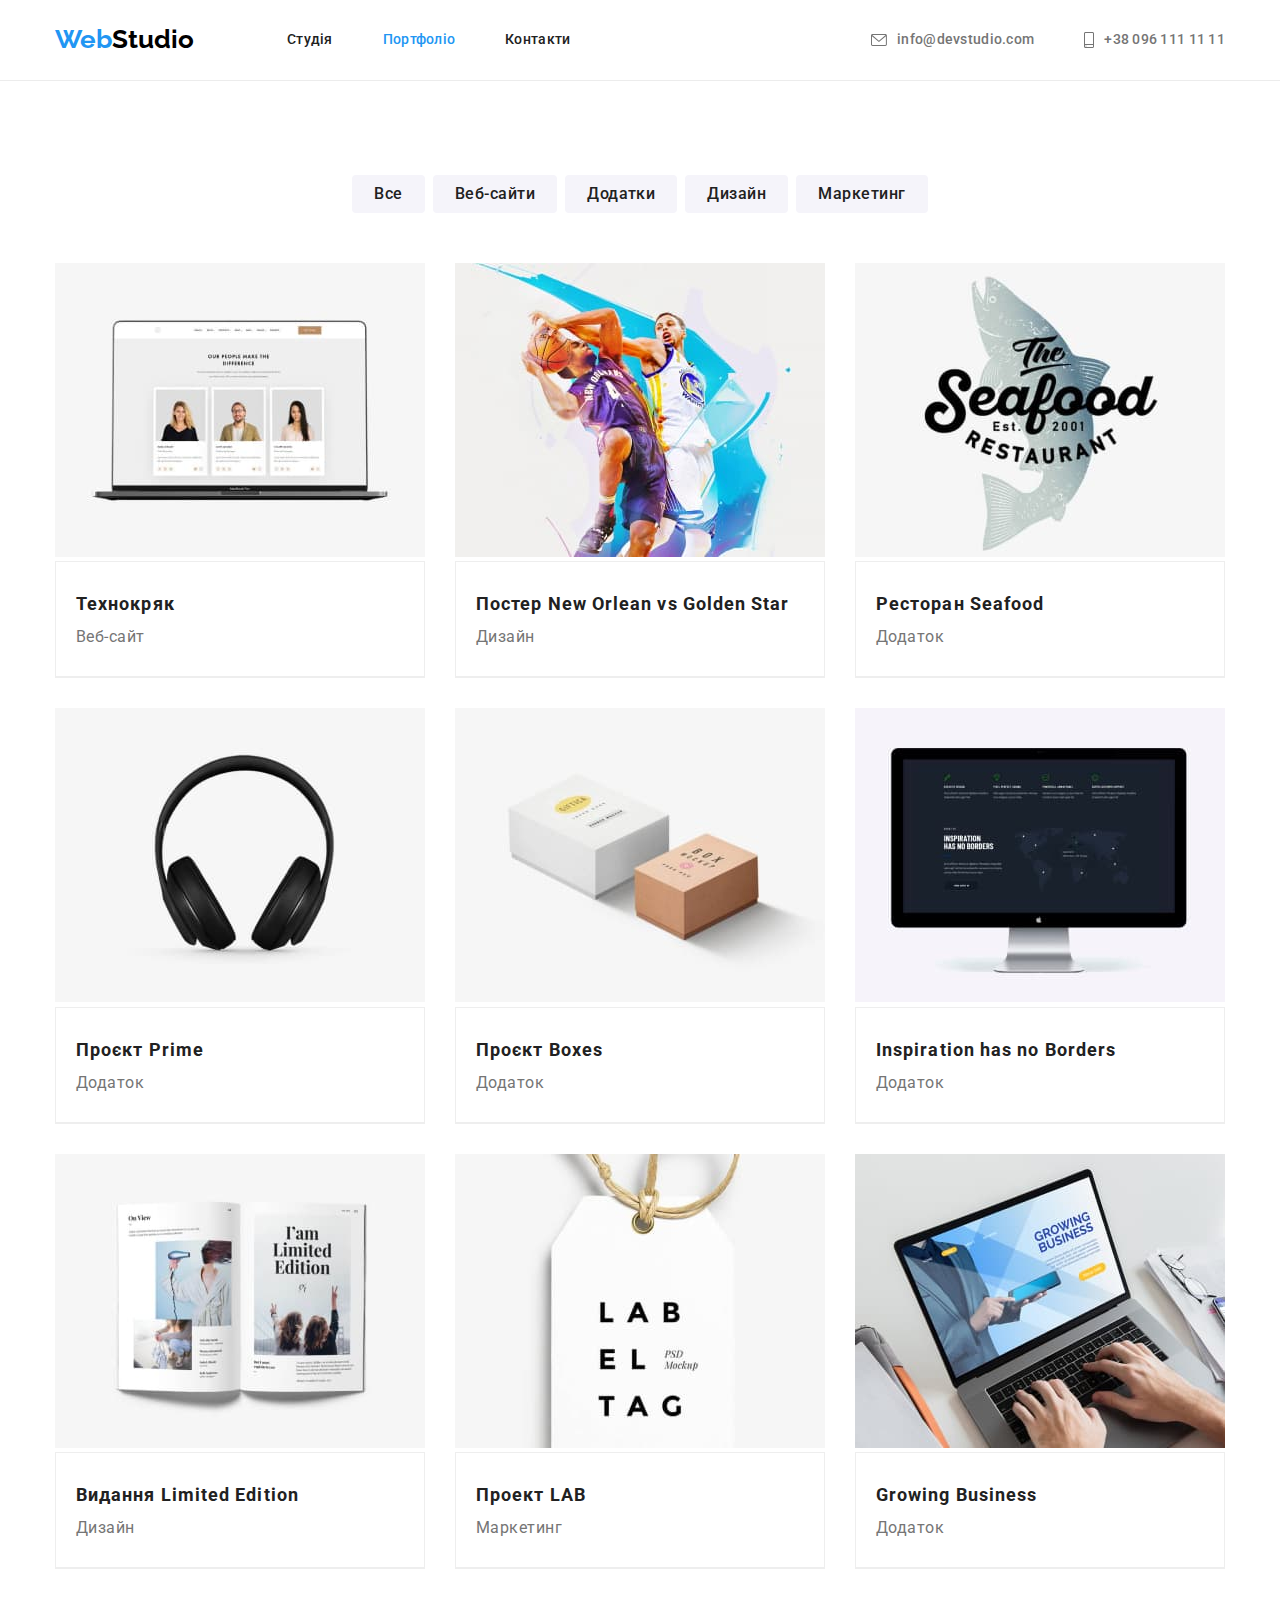
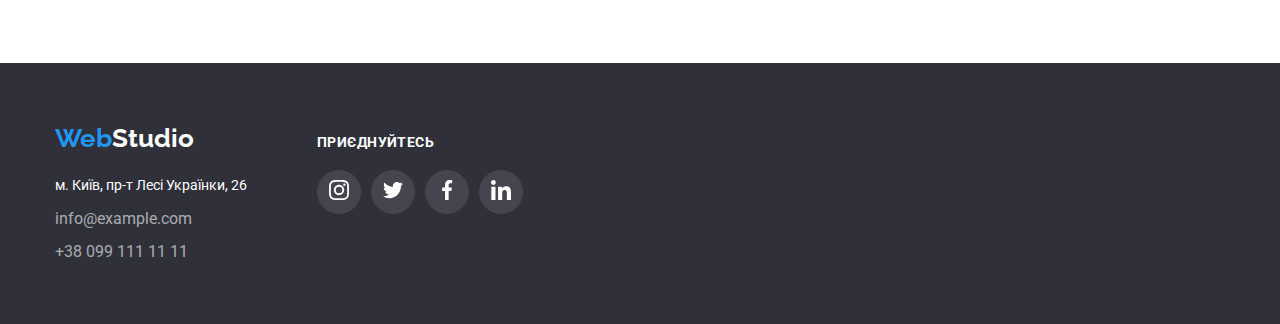
==== commit 549542c8: "Add files via upload" ====
--- a/portfolio.html
+++ b/portfolio.html
@@ -28,7 +28,9 @@
               <a href="./studio.html" class="navigation-links">Студія</a>
             </li>
             <li>
-              <a href="./portfolio.html" class="navigation-links">Портфоліо</a>
+              <a href="./portfolio.html" class="navigation-links active"
+                >Портфоліо</a
+              >
             </li>
             <li><a href="" class="navigation-links">Контакти</a></li>
           </ul>
--- a/css/styles.css
+++ b/css/styles.css
@@ -146,10 +146,15 @@
   fill: var(--brand-color-one);
 }
 
+.active {
+  color: var(--brand-color-one);
+}
+
 /* Оформление секции "Герой" */
 .hero {
   max-width: 1600px;
   min-height: 600px;
+  margin: 0 auto;
   padding-top: 200px;
   padding-bottom: 200px;
   text-align: center;
@@ -191,6 +196,7 @@
   display: block;
   min-width: 200px;
   height: 50px;
+  border: 0;
   border-radius: 4px;
   cursor: pointer;
   font-family: 'Roboto';
@@ -198,6 +204,7 @@
   font-weight: 700;
   font-size: 16px;
   line-height: 1.9;
+  letter-spacing: 0.06em;
   color: #ffffff;
   background-color: #2196f3;
 }
@@ -383,11 +390,14 @@
   fill: #afb1b8;
 }
 
+.fill-link:hover svg,
+.fill-link:focus svg {
+  fill: var(--light-background-color);
+  background-color: var(--brand-color-one);
+}
+
 .fill-link:hover,
-.fill-link:focus,
-.fill .icon:hover,
-.fill .icon:focus {
-  fill: var(--light-background-color);
+.fill-link:focus {
   background-color: var(--brand-color-one);
 }
 /* Секция клиентов */
@@ -407,8 +417,6 @@
 .clients-list {
   width: 170px;
   height: 92px;
-  border: 1px solid #afb1b8;
-  border-radius: 4px;
   margin-right: 30px;
 }
 
@@ -418,6 +426,8 @@
   display: flex;
   justify-content: center;
   align-items: center;
+  border: 1px solid #afb1b8;
+  border-radius: 4px;
   color: #afb1b8;
 }
 
@@ -428,7 +438,7 @@
 .clients-link:hover,
 .clients-list:focus {
   color: var(--brand-color-one);
-  border: 1px solid var(--brand-color-one);
+  border-color: var(--brand-color-one);
 }
 .links .clients-list:hover,
 .links .clients-list:focus {
@@ -471,6 +481,9 @@
   margin-top: 9px;
 }
 /* Оформление цвета ссылок */
+.footer .fill .icon {
+  fill: #ffffff;
+}
 .footer-links {
   margin-top: 9px;
   font-style: normal;
@@ -496,10 +509,11 @@
 
 footer .container {
   display: flex;
+  align-items: baseline;
 }
 .footer-adds {
   margin-left: 70px;
-  padding-top: 12px;
+  /* padding-top: 12px; */
 }
 
 .footer-adds .links {
@@ -525,7 +539,7 @@
   background-color: rgba(255, 255, 255, 0.1);
 }
 
-.footer-adds .fill-link {
+.footer-adds > .fill-link {
   display: flex;
   align-items: center;
   justify-content: center;
@@ -534,20 +548,28 @@
   height: 100%;
   border-radius: 50%;
   background-color: rgba(255, 255, 255, 0.1);
+  fill: #ffffff;
+}
+
+.footer-adds .fill-link > .icon {
+  fill: #ffffff;
+  margin-right: 0;
+}
+
+.fill-link {
+  display: flex;
+  align-items: center;
+  justify-content: center;
+}
+
+footer .fill {
   cursor: pointer;
-  fill: #afb1b8;
-}
-
-.footer-adds .fill-link .icon {
-  fill: #afb1b8;
-  margin-right: 0;
 }
 
 /* .footer-adds .fill-link:hover,
 .footer-adds .fill-link:focus, */
 .footer-adds .fill:hover,
 .footer-adds .fill:focus {
-  fill: var(--light-background-color);
   background-color: var(--brand-color-one);
 }
 
